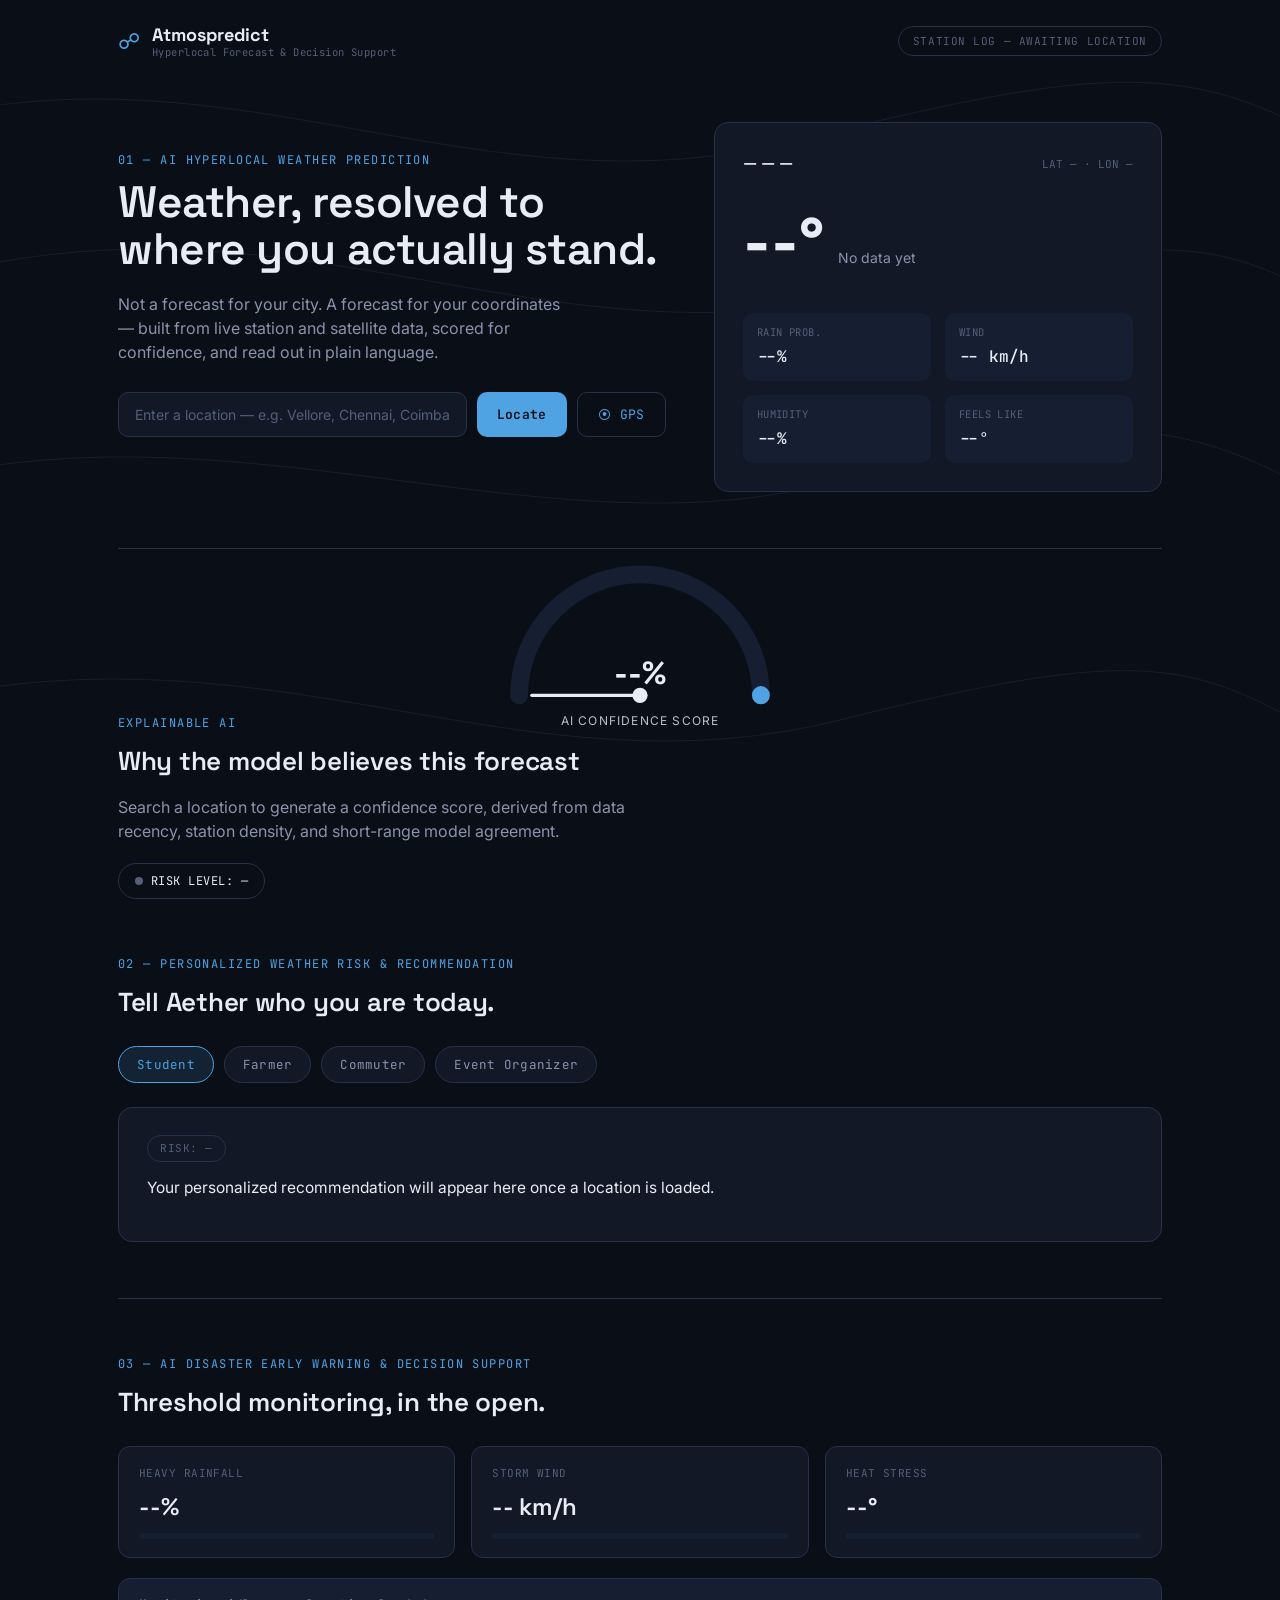
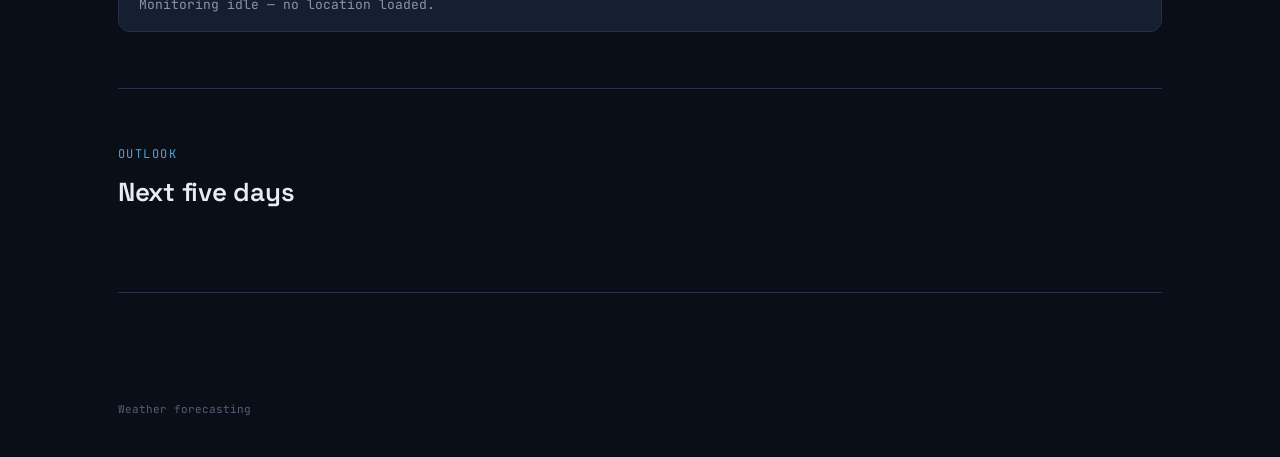
==== index.html @ b56dfb01 "Completed HTML and CSS for Use Case 1" ====
<!DOCTYPE html>
<html lang="en">
<head>
<meta charset="UTF-8">
<meta name="viewport" content="width=device-width, initial-scale=1.0">
<title>Aether — AI Hyperlocal Weather &amp; Decision Support</title>
<link rel="preconnect" href="https://fonts.googleapis.com">
<link href="https://fonts.googleapis.com/css2?family=Space+Grotesk:wght@400;500;600;700&family=Inter:wght@400;500;600&family=JetBrains+Mono:wght@400;500;600&display=swap" rel="stylesheet">
<link rel="stylesheet" href="style.css">
</head>
<body>

<div class="isobars" aria-hidden="true">
  <svg viewBox="0 0 1600 900" preserveAspectRatio="none">
    <path class="iso iso-1" d="M-100,120 C 300,40 600,220 1000,140 S 1500,60 1700,160" />
    <path class="iso iso-2" d="M-100,280 C 350,180 650,360 1050,300 S 1500,220 1700,320" />
    <path class="iso iso-3" d="M-100,480 C 300,400 700,560 1050,480 S 1500,420 1700,520" />
    <path class="iso iso-4" d="M-100,700 C 350,620 650,800 1050,720 S 1500,660 1700,760" />
  </svg>
</div>

<header class="topbar">
  <div class="brand">
    <span class="brand-mark">☍</span>
    <div class="brand-text">
      <span class="brand-name">Atmospredict</span>
      <span class="brand-sub">Hyperlocal Forecast &amp; Decision Support</span>
    </div>
  </div>
  <div class="station-log" id="stationLog">STATION LOG — AWAITING LOCATION</div>
</header>

<main>

  <!-- HERO / SEARCH + LIVE READOUT -->
  <section class="hero">
    <div class="hero-copy">
      <p class="eyebrow">01 — AI Hyperlocal Weather Prediction</p>
      <h1>Weather, resolved to<br>where you actually stand.</h1>
      <p class="lede">Not a forecast for your city. A forecast for your coordinates — built from live station and satellite data, scored for confidence, and read out in plain language.</p>

      <form id="searchForm" class="search-row" autocomplete="off">
        <input type="text" id="locationInput" placeholder="Enter a location — e.g. Vellore, Chennai, Coimbatore" aria-label="Search location">
        <button type="submit" id="searchBtn">Locate</button>
        <button type="button" id="gpsBtn" title="Use current GPS location" aria-label="Use current location">⦿ GPS</button>
      </form>
      <div id="searchStatus" class="search-status"></div>
    </div>

    <div class="readout-card" id="readoutCard">
      <div class="readout-top">
        <span class="readout-place" id="readoutPlace">— — —</span>
        <span class="readout-coords" id="readoutCoords">LAT — · LON —</span>
      </div>
      <div class="readout-main">
        <span class="readout-temp" id="readoutTemp">--°</span>
        <span class="readout-desc" id="readoutDesc">No data yet</span>
      </div>
      <div class="readout-grid">
        <div class="readout-cell"><span class="cell-label">Rain prob.</span><span class="cell-value" id="cellRain">--%</span></div>
        <div class="readout-cell"><span class="cell-label">Wind</span><span class="cell-value" id="cellWind">-- km/h</span></div>
        <div class="readout-cell"><span class="cell-label">Humidity</span><span class="cell-value" id="cellHumidity">--%</span></div>
        <div class="readout-cell"><span class="cell-label">Feels like</span><span class="cell-value" id="cellFeels">--°</span></div>
      </div>
    </div>
  </section>

  <!-- SIGNATURE ELEMENT: CONFIDENCE + RISK GAUGE -->
  <section class="gauge-section" id="gaugeSection">
    <div class="gauge-wrap">
      <svg viewBox="0 0 220 130" class="gauge-svg" id="gaugeSvg">
        <path class="gauge-track" d="M 15 115 A 95 95 0 0 1 205 115" />
        <path class="gauge-fill" id="gaugeFill" d="M 15 115 A 95 95 0 0 1 205 115" />
        <line class="gauge-needle" id="gaugeNeedle" x1="110" y1="115" x2="110" y2="30" />
        <circle class="gauge-hub" cx="110" cy="115" r="6" />
      </svg>
      <div class="gauge-readout">
        <span class="gauge-value" id="gaugeValue">--%</span>
        <span class="gauge-label">AI Confidence Score</span>
      </div>
    </div>
    <div class="gauge-explain">
      <p class="eyebrow">Explainable AI</p>
      <h2>Why the model believes this forecast</h2>
      <p id="explainText" class="explain-text">Search a location to generate a confidence score, derived from data recency, station density, and short-range model agreement.</p>
      <div class="risk-badge" id="riskBadge">
        <span class="risk-dot"></span>
        <span id="riskLabel">RISK LEVEL: —</span>
      </div>
    </div>
  </section>

  <!-- USE CASE 2: PERSONALIZED RECOMMENDATION -->
  <section class="panel" id="recoPanel">
    <p class="eyebrow">02 — Personalized Weather Risk &amp; Recommendation</p>
    <h2>Tell Aether who you are today.</h2>
    <div class="role-row" id="roleRow">
      <button class="role-btn active" data-role="student">Student</button>
      <button class="role-btn" data-role="farmer">Farmer</button>
      <button class="role-btn" data-role="commuter">Commuter</button>
      <button class="role-btn" data-role="organizer">Event Organizer</button>
    </div>
    <div class="reco-card">
      <div class="reco-risk" id="recoRisk">RISK: —</div>
      <p class="reco-text" id="recoText">Your personalized recommendation will appear here once a location is loaded.</p>
      <ul class="reco-tips" id="recoTips"></ul>
    </div>
  </section>

  <!-- USE CASE 3: DISASTER EARLY WARNING -->
  <section class="panel warning-panel" id="warningPanel">
    <p class="eyebrow">03 — AI Disaster Early Warning &amp; Decision Support</p>
    <h2>Threshold monitoring, in the open.</h2>
    <div class="threshold-grid" id="thresholdGrid">
      <div class="threshold-card" data-key="rain">
        <span class="t-label">Heavy Rainfall</span>
        <span class="t-value" id="tRain">--%</span>
        <div class="t-bar"><div class="t-bar-fill" id="tRainBar"></div></div>
      </div>
      <div class="threshold-card" data-key="wind">
        <span class="t-label">Storm Wind</span>
        <span class="t-value" id="tWind">-- km/h</span>
        <div class="t-bar"><div class="t-bar-fill" id="tWindBar"></div></div>
      </div>
      <div class="threshold-card" data-key="heat">
        <span class="t-label">Heat Stress</span>
        <span class="t-value" id="tHeat">--°</span>
        <div class="t-bar"><div class="t-bar-fill" id="tHeatBar"></div></div>
      </div>
    </div>
    <div class="alert-strip" id="alertStrip">
      <span id="alertText">Monitoring idle — no location loaded.</span>
    </div>
  </section>

  <!-- 5-DAY OUTLOOK -->
  <section class="panel">
    <p class="eyebrow">Outlook</p>
    <h2>Next five days</h2>
    <div class="forecast-strip" id="forecastStrip"></div>
  </section>

</main>

<footer class="site-footer">
  <span>Weather forecasting</span>
  <span></span>
</footer>

<script src="script.js"></script>
</body>
</html>
---- style.css ----
/* ============================================================
   TOKENS
   ============================================================ */
:root{
  --bg:            #0A0E17;
  --surface:       #121826;
  --surface-2:     #161F31;
  --line:          #26314A;
  --text:          #E8ECF4;
  --text-muted:    #8A93AC;
  --text-faint:    #545F79;

  --accent:        #4FA3E3;   /* isobar blue */
  --accent-soft:   rgba(79,163,227,0.14);

  --risk-low:      #3DDC97;
  --risk-medium:   #F0B429;
  --risk-high:     #F0653D;
  --risk-critical: #E33D5C;

  --font-display:  'Space Grotesk', sans-serif;
  --font-body:      'Inter', sans-serif;
  --font-mono:      'JetBrains Mono', monospace;

  --radius: 14px;
}

*{ box-sizing:border-box; }
html{ scroll-behavior:smooth; }

body{
  margin:0;
  background:var(--bg);
  color:var(--text);
  font-family:var(--font-body);
  line-height:1.5;
  position:relative;
  overflow-x:hidden;
}

@media (prefers-reduced-motion: reduce){
  *{ animation-duration:0.001ms !important; transition-duration:0.001ms !important; }
}

/* ============================================================
   BACKGROUND ISOBARS (ambient, decorative but on-theme)
   ============================================================ */
.isobars{
  position:fixed; inset:0; z-index:0; pointer-events:none; opacity:0.5;
}
.isobars svg{ width:100%; height:100%; }
.iso{ fill:none; stroke-width:1; }
.iso-1{ stroke:var(--line); animation:drift 40s ease-in-out infinite; }
.iso-2{ stroke:var(--line); animation:drift 34s ease-in-out infinite reverse; }
.iso-3{ stroke:var(--line); animation:drift 46s ease-in-out infinite; }
.iso-4{ stroke:var(--line); animation:drift 38s ease-in-out infinite reverse; }
@keyframes drift{
  0%,100%{ transform:translateX(0); }
  50%{ transform:translateX(30px); }
}

/* ============================================================
   LAYOUT
   ============================================================ */
main{
  position:relative; z-index:1;
  max-width:1100px;
  margin:0 auto;
  padding:0 28px 80px;
}

.eyebrow{
  font-family:var(--font-mono);
  font-size:12px;
  letter-spacing:0.12em;
  text-transform:uppercase;
  color:var(--accent);
  margin:0 0 10px;
}

h1,h2{ font-family:var(--font-display); font-weight:600; margin:0; letter-spacing:-0.01em; }

/* ============================================================
   TOPBAR
   ============================================================ */
.topbar{
  position:relative; z-index:2;
  display:flex; align-items:center; justify-content:space-between;
  max-width:1100px; margin:0 auto; padding:24px 28px 0;
}
.brand{ display:flex; align-items:center; gap:12px; }
.brand-mark{ font-size:22px; color:var(--accent); }
.brand-text{ display:flex; flex-direction:column; line-height:1.2; }
.brand-name{ font-family:var(--font-display); font-weight:700; font-size:18px; }
.brand-sub{ font-family:var(--font-mono); font-size:10.5px; color:var(--text-faint); letter-spacing:0.04em; }
.station-log{
  font-family:var(--font-mono); font-size:11px; color:var(--text-faint);
  letter-spacing:0.05em; text-transform:uppercase;
  border:1px solid var(--line); border-radius:100px; padding:6px 14px;
}

/* ============================================================
   HERO
   ============================================================ */
.hero{
  display:grid; grid-template-columns:1.1fr 0.9fr; gap:48px;
  align-items:center;
  padding:64px 0 56px;
  border-bottom:1px solid var(--line);
}
.hero h1{ font-size:44px; line-height:1.08; margin:6px 0 18px; }
.lede{ color:var(--text-muted); max-width:46ch; margin:0 0 28px; }

.search-row{ display:flex; gap:10px; flex-wrap:wrap; }
.search-row input{
  flex:1; min-width:220px;
  background:var(--surface);
  border:1px solid var(--line);
  border-radius:10px;
  padding:13px 16px;
  color:var(--text);
  font-family:var(--font-body);
  font-size:14px;
}
.search-row input:focus{ outline:2px solid var(--accent); outline-offset:1px; }
.search-row input::placeholder{ color:var(--text-faint); }

.search-row button{
  border:none; border-radius:10px; padding:13px 20px;
  font-family:var(--font-mono); font-size:13px; letter-spacing:0.03em;
  cursor:pointer;
}
#searchBtn{ background:var(--accent); color:#0A0E17; font-weight:600; }
#searchBtn:hover{ background:#6BB4EA; }
#gpsBtn{ background:transparent; color:var(--accent); border:1px solid var(--line); }
#gpsBtn:hover{ border-color:var(--accent); }

.search-row button:focus-visible,
.role-btn:focus-visible,
.search-row input:focus-visible{ outline:2px solid var(--accent); outline-offset:2px; }

.search-status{ font-family:var(--font-mono); font-size:12px; color:var(--text-faint); margin-top:10px; min-height:16px; }

/* READOUT CARD */
.readout-card{
  background:var(--surface);
  border:1px solid var(--line);
  border-radius:var(--radius);
  padding:28px;
}
.readout-top{ display:flex; justify-content:space-between; align-items:baseline; margin-bottom:18px; }
.readout-place{ font-family:var(--font-display); font-weight:600; font-size:16px; }
.readout-coords{ font-family:var(--font-mono); font-size:11px; color:var(--text-faint); }
.readout-main{ display:flex; align-items:baseline; gap:14px; margin-bottom:24px; }
.readout-temp{ font-family:var(--font-display); font-size:64px; font-weight:700; }
.readout-desc{ color:var(--text-muted); font-size:14px; }
.readout-grid{ display:grid; grid-template-columns:1fr 1fr; gap:14px; }
.readout-cell{
  background:var(--surface-2); border-radius:10px; padding:12px 14px;
  display:flex; flex-direction:column; gap:4px;
}
.cell-label{ font-family:var(--font-mono); font-size:10.5px; text-transform:uppercase; color:var(--text-faint); letter-spacing:0.04em; }
.cell-value{ font-family:var(--font-mono); font-size:16px; font-weight:500; }

/* ============================================================
   GAUGE SECTION (signature element)
   ============================================================ */
section#gaugeSection {
  justify-content: center; /* Centers the grid tracks horizontally */
  margin: 0 auto;         /* Ensures the element itself is centered if it has a max-width */
}
.gauge-wrap {
  position: relative;
  display: flex;
  flex-direction: column;
  align-items: center;
}
.gauge-svg{ width:100%; max-width:280px; }
.gauge-track{ fill:none; stroke:var(--surface-2); stroke-width:14; stroke-linecap:round; }
.gauge-fill{
  fill:none; stroke:var(--accent); stroke-width:14; stroke-linecap:round;
  stroke-dasharray:298; stroke-dashoffset:298;
  transition:stroke-dashoffset 1s ease, stroke 0.6s ease;
}
.gauge-needle{
  stroke:var(--text); stroke-width:2.5; stroke-linecap:round;
  transform-origin:110px 115px;
  transition:transform 1s cubic-bezier(.22,1,.36,1);
  transform:rotate(-90deg);
}
.gauge-hub{ fill:var(--text); }
.gauge-readout {
  position: absolute;
  top: 100px; /* Adjust this to move the entire block lower, clear of the needle */
  left: 50%;
  transform: translateX(-50%); /* Centers the block perfectly */
  display: flex;
  flex-direction: column;
  align-items: center;
  width: 100%;
}
.gauge-value{ display:block; font-family:var(--font-display); font-size:32px; font-weight:700; }
.gauge-label {
  display: block; /* Forces it onto a new line */
  text-transform: uppercase;
  font-size: 0.75rem;
  letter-spacing: 0.1em;
  opacity: 0.8;
  margin-top: 15px; /* Added more space to clear the needle and pivot */
  text-align: center;
}

.gauge-explain h2{ font-size:26px; margin:6px 0 14px; }
.explain-text{ color:var(--text-muted); max-width:52ch; margin:0 0 20px; }
.risk-badge{
  display:inline-flex; align-items:center; gap:8px;
  font-family:var(--font-mono); font-size:12px; letter-spacing:0.04em;
  border:1px solid var(--line); border-radius:100px; padding:8px 16px;
}
.risk-dot{ width:8px; height:8px; border-radius:50%; background:var(--text-faint); }

/* ============================================================
   PANELS
   ============================================================ */
.panel{ padding:56px 0; border-bottom:1px solid var(--line); }
.panel h2{ font-size:26px; margin:6px 0 24px; }

.role-row{ display:flex; gap:10px; flex-wrap:wrap; margin-bottom:24px; }
.role-btn{
  background:var(--surface); border:1px solid var(--line); color:var(--text-muted);
  font-family:var(--font-mono); font-size:12.5px; letter-spacing:0.02em;
  border-radius:100px; padding:9px 18px; cursor:pointer; transition:all .15s ease;
}
.role-btn:hover{ border-color:var(--accent); color:var(--text); }
.role-btn.active{ background:var(--accent-soft); border-color:var(--accent); color:var(--accent); }

.reco-card{
  background:var(--surface); border:1px solid var(--line); border-radius:var(--radius);
  padding:26px 28px;
}
.reco-risk{
  display:inline-block; font-family:var(--font-mono); font-size:11px; letter-spacing:0.05em;
  color:var(--text-faint); border:1px solid var(--line); border-radius:100px; padding:4px 12px; margin-bottom:14px;
}
.reco-text{ font-size:15.5px; margin:0 0 16px; }
.reco-tips{ margin:0; padding-left:20px; color:var(--text-muted); font-size:14px; }
.reco-tips li{ margin-bottom:6px; }

/* THRESHOLDS */
.threshold-grid{ display:grid; grid-template-columns:repeat(3,1fr); gap:16px; margin-bottom:20px; }
.threshold-card{
  background:var(--surface); border:1px solid var(--line); border-radius:12px; padding:18px 20px;
  display:flex; flex-direction:column; gap:8px;
}
.t-label{ font-family:var(--font-mono); font-size:11px; color:var(--text-faint); text-transform:uppercase; letter-spacing:0.04em; }
.t-value{ font-family:var(--font-display); font-size:24px; font-weight:600; }
.t-bar{ height:6px; background:var(--surface-2); border-radius:100px; overflow:hidden; }
.t-bar-fill{ height:100%; width:0%; background:var(--risk-low); transition:width .8s ease, background .4s ease; }

.alert-strip{
  border:1px solid var(--line); border-radius:12px; padding:16px 20px;
  font-family:var(--font-mono); font-size:13px; color:var(--text-muted);
  background:var(--surface-2);
}
.alert-strip.state-medium{ border-color:var(--risk-medium); color:var(--risk-medium); }
.alert-strip.state-high{ border-color:var(--risk-high); color:var(--risk-high); }
.alert-strip.state-critical{ border-color:var(--risk-critical); color:var(--risk-critical); background:rgba(227,61,90,0.08); }

/* FORECAST STRIP */
.forecast-strip{ display:grid; grid-template-columns:repeat(5,1fr); gap:14px; }
.forecast-day{
  background:var(--surface); border:1px solid var(--line); border-radius:12px;
  padding:16px 12px; text-align:center;
}
.forecast-day .fd-name{ font-family:var(--font-mono); font-size:11px; color:var(--text-faint); text-transform:uppercase; display:block; margin-bottom:10px; }
.forecast-day .fd-icon{ font-size:22px; display:block; margin-bottom:10px; }
.forecast-day .fd-hi{ font-family:var(--font-display); font-weight:600; font-size:16px; }
.forecast-day .fd-lo{ font-family:var(--font-mono); font-size:12px; color:var(--text-faint); margin-left:4px; }
.forecast-day .fd-rain{ font-family:var(--font-mono); font-size:11px; color:var(--accent); display:block; margin-top:8px; }

/* FOOTER */
.site-footer{
  position:relative; z-index:1;
  display:flex; justify-content:space-between; flex-wrap:wrap; gap:8px;
  max-width:1100px; margin:0 auto; padding:28px 28px 40px;
  font-family:var(--font-mono); font-size:11px; color:var(--text-faint);
}

/* ============================================================
   RESPONSIVE
   ============================================================ */
@media (max-width:860px){
  .hero{ grid-template-columns:1fr; padding-top:44px; }
  .hero h1{ font-size:32px; }
  .gauge-section{ grid-template-columns:1fr; text-align:center; }
  .gauge-explain{ text-align:left; }
  .threshold-grid{ grid-template-columns:1fr; }
  .forecast-strip{ grid-template-columns:repeat(5,minmax(90px,1fr)); overflow-x:auto; }
  .topbar{ flex-direction:column; align-items:flex-start; gap:12px; }
}
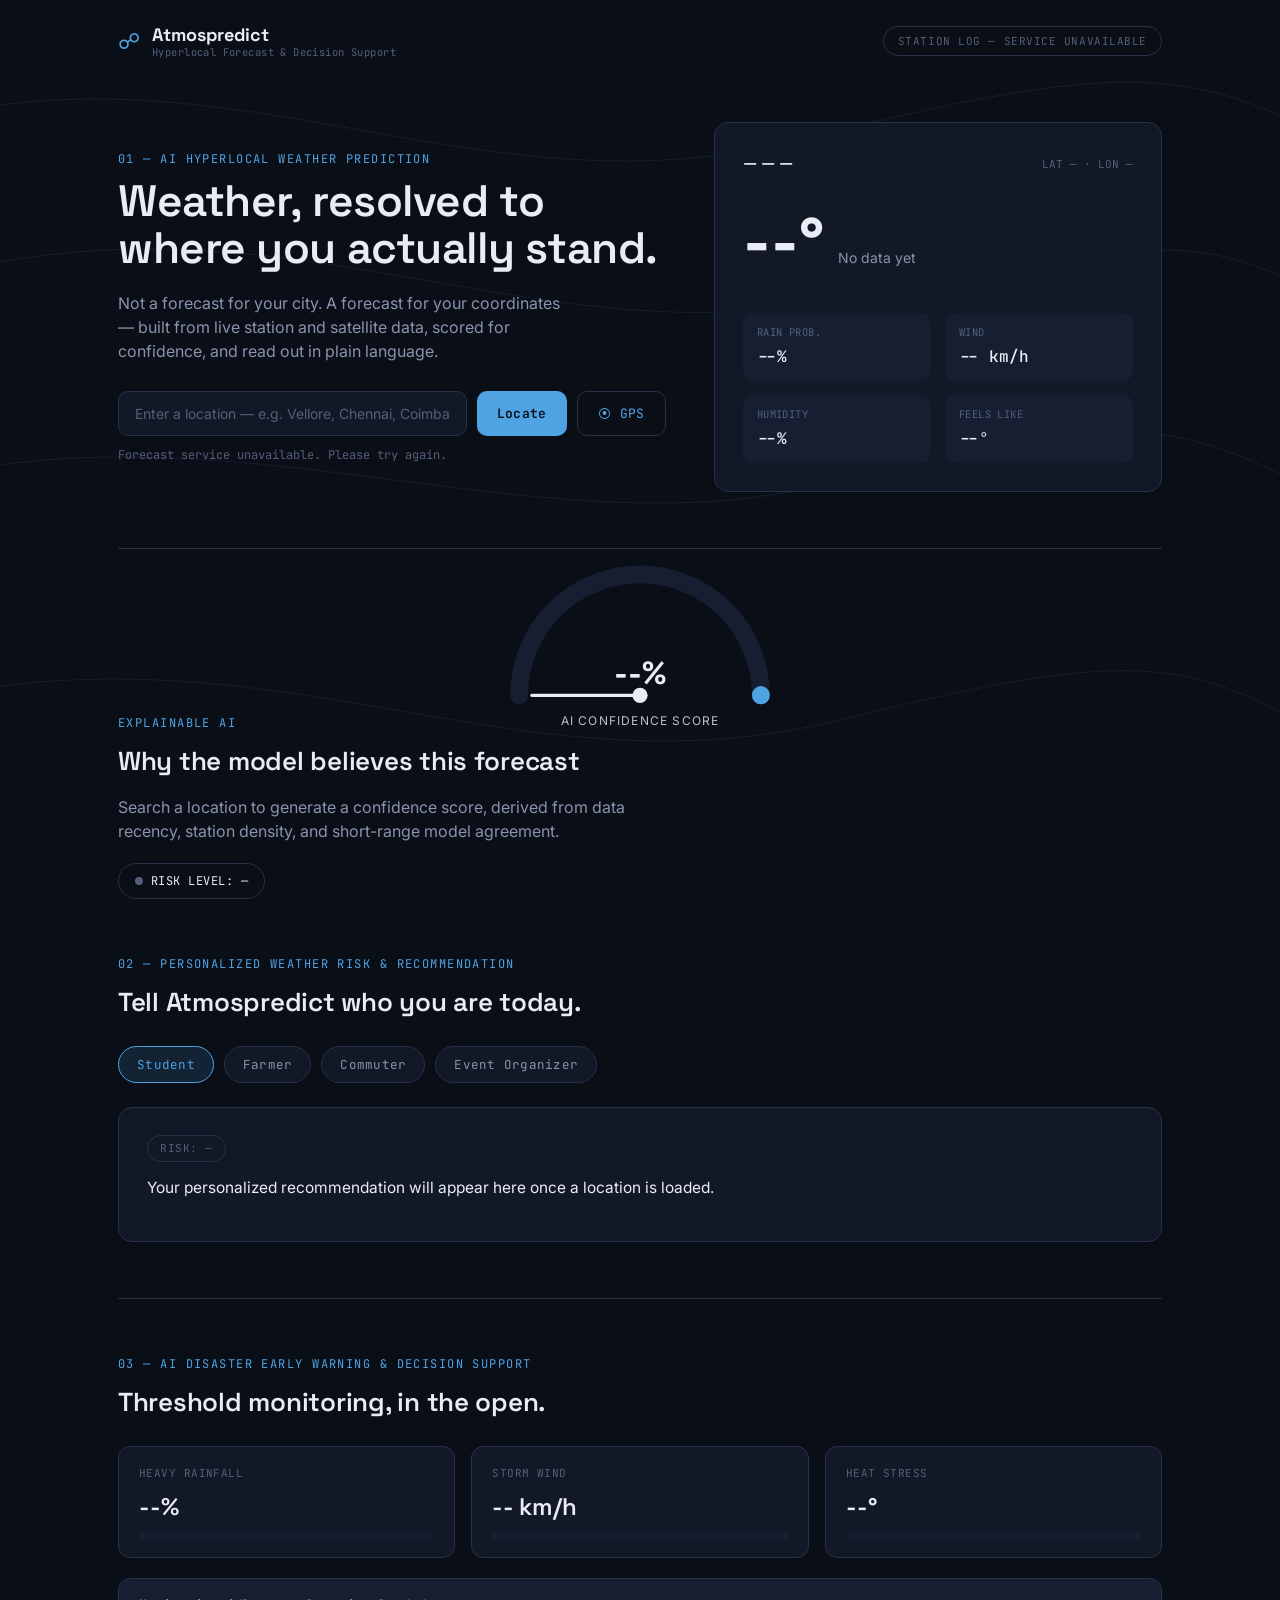
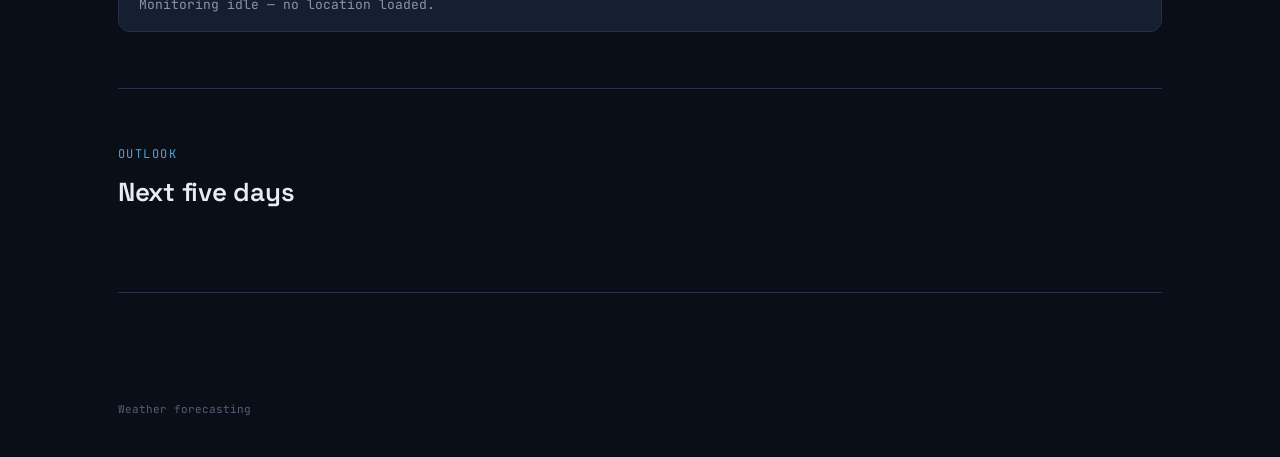
==== commit 1cd5dc83: "Modification of html" ====
--- a/index.html
+++ b/index.html
@@ -3,7 +3,7 @@
 <head>
 <meta charset="UTF-8">
 <meta name="viewport" content="width=device-width, initial-scale=1.0">
-<title>Aether — AI Hyperlocal Weather &amp; Decision Support</title>
+<title>Atmospredict — AI Hyperlocal Weather &amp; Decision Support</title>
 <link rel="preconnect" href="https://fonts.googleapis.com">
 <link href="https://fonts.googleapis.com/css2?family=Space+Grotesk:wght@400;500;600;700&family=Inter:wght@400;500;600&family=JetBrains+Mono:wght@400;500;600&display=swap" rel="stylesheet">
 <link rel="stylesheet" href="style.css">
@@ -93,7 +93,7 @@
   <!-- USE CASE 2: PERSONALIZED RECOMMENDATION -->
   <section class="panel" id="recoPanel">
     <p class="eyebrow">02 — Personalized Weather Risk &amp; Recommendation</p>
-    <h2>Tell Aether who you are today.</h2>
+    <h2>Tell Atmospredict who you are today.</h2>
     <div class="role-row" id="roleRow">
       <button class="role-btn active" data-role="student">Student</button>
       <button class="role-btn" data-role="farmer">Farmer</button>
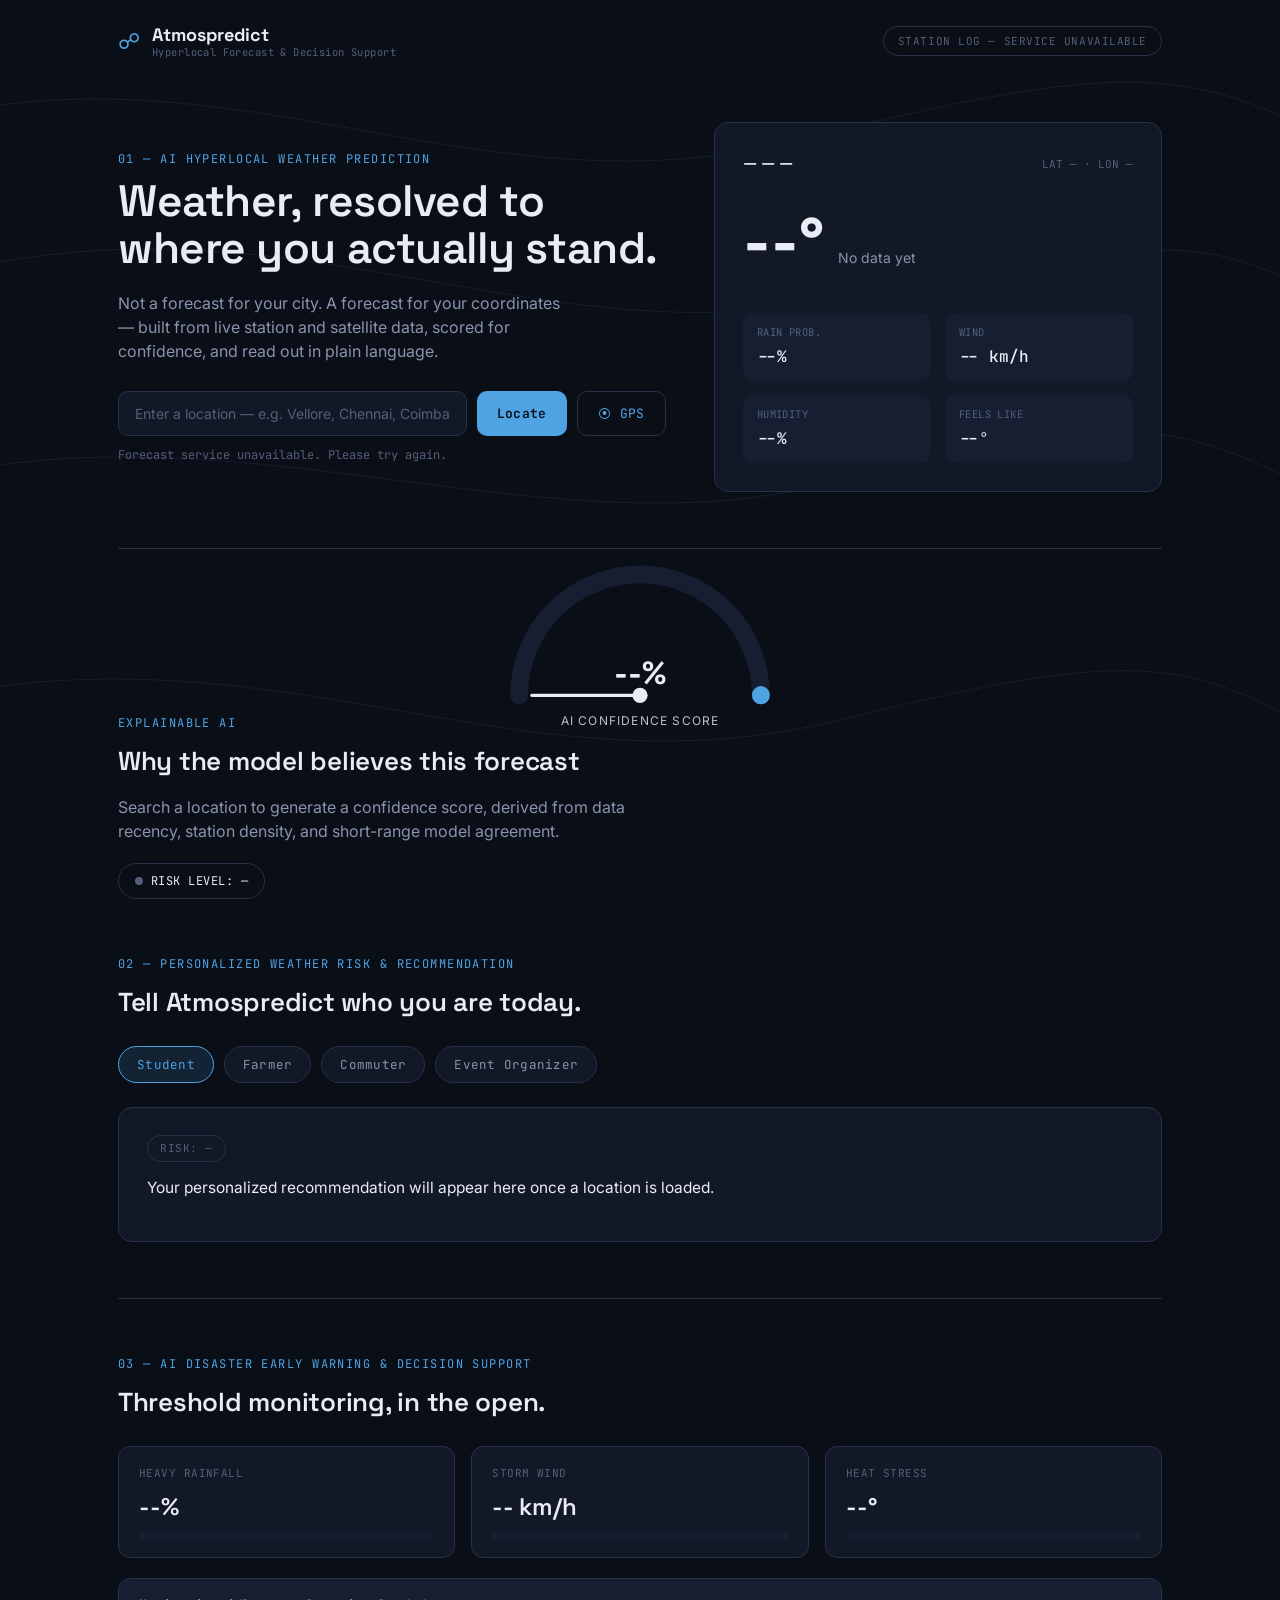
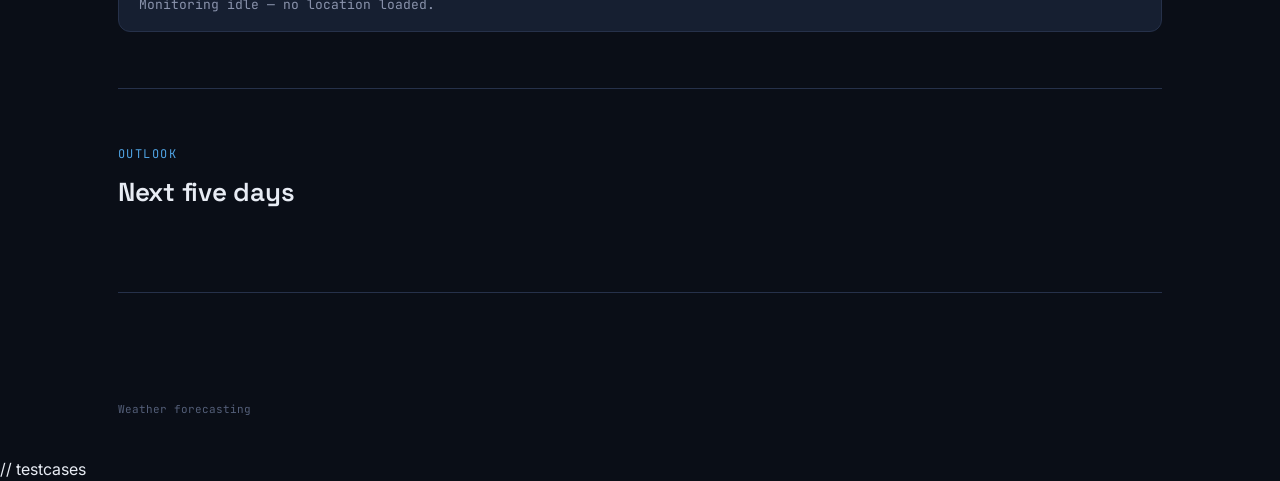
==== commit 6fae1bb4: "modification of html" ====
--- a/index.html
+++ b/index.html
@@ -149,4 +149,5 @@
 
 <script src="script.js"></script>
 </body>
-</html>+</html>
+// testcases
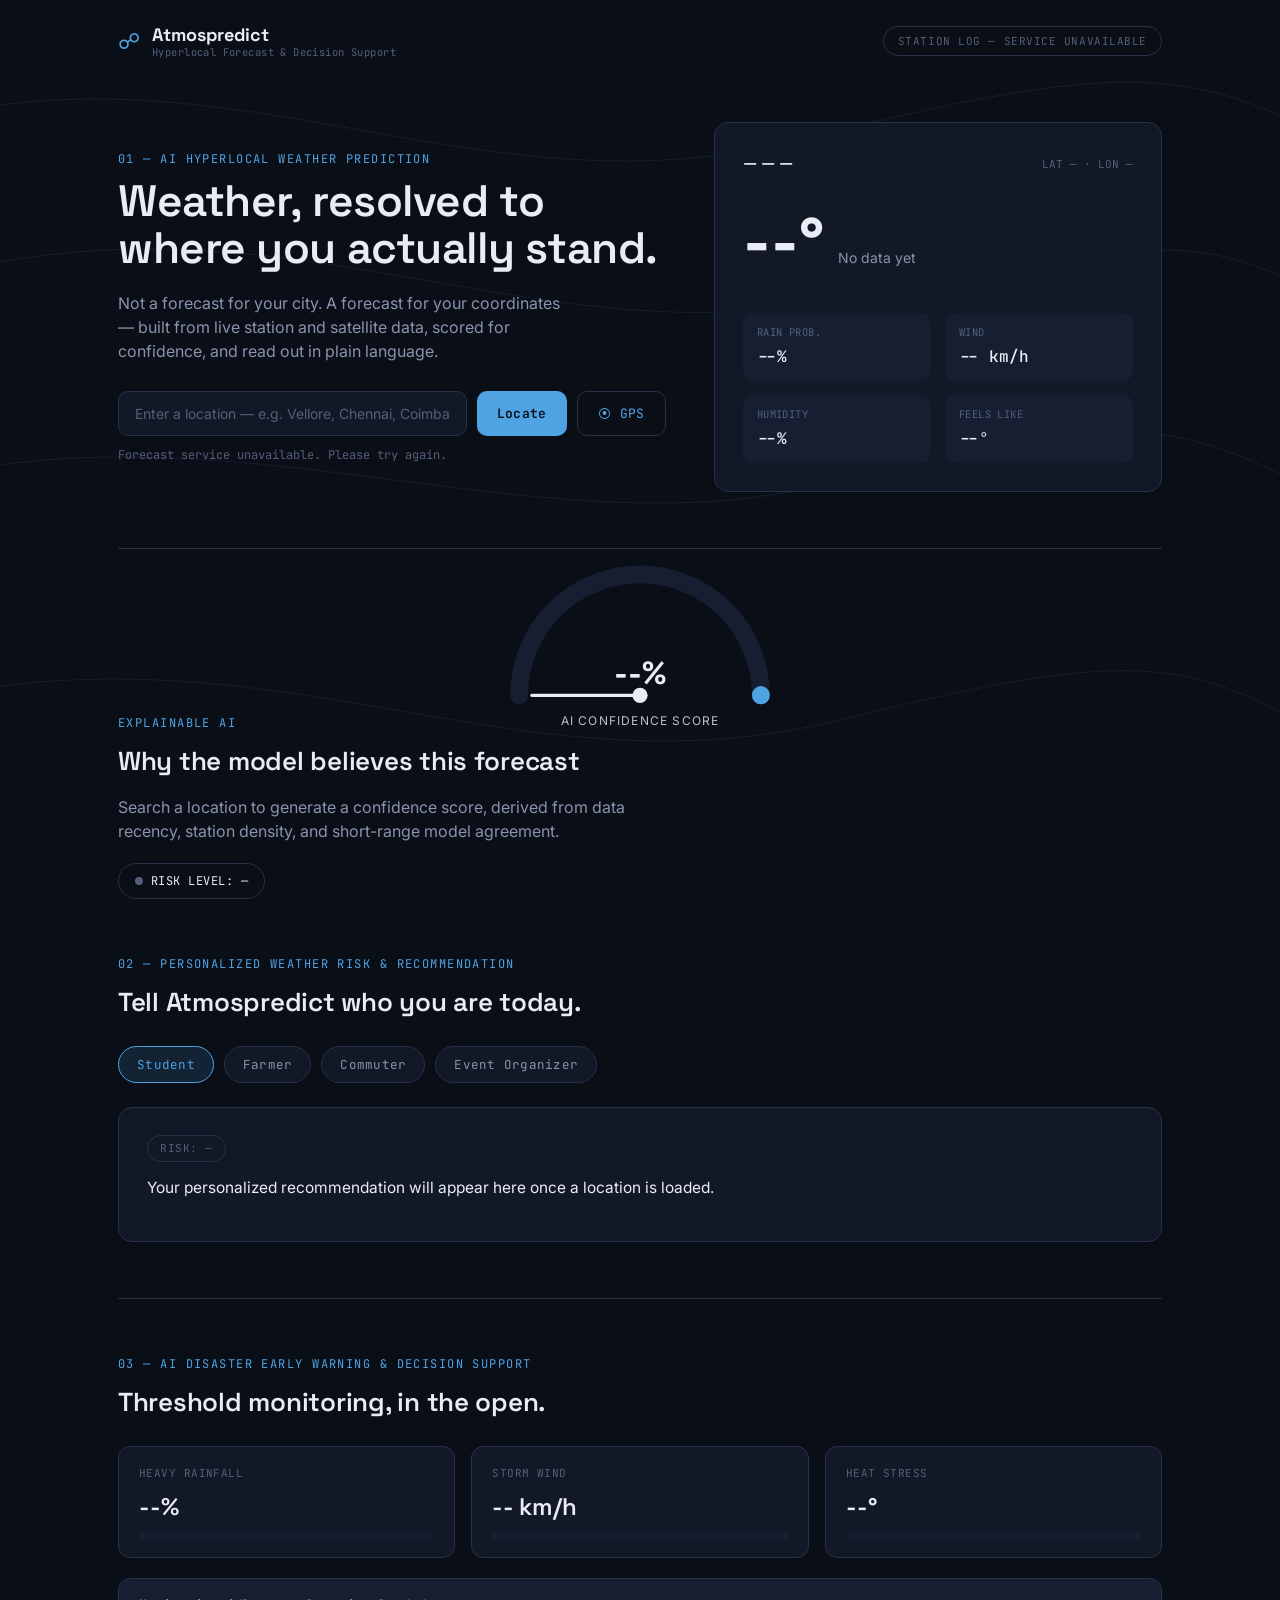
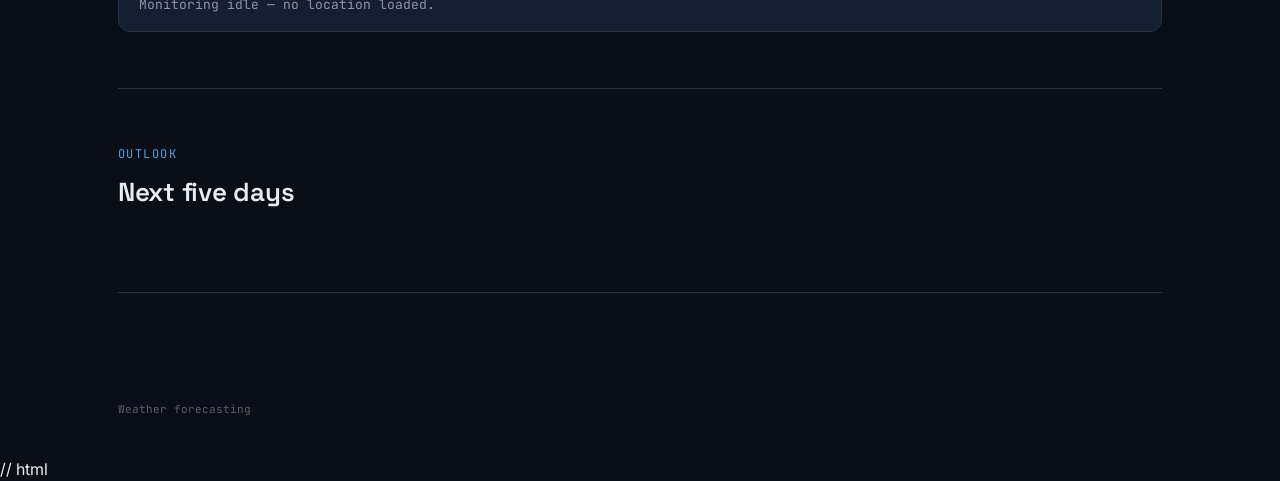
==== commit 3f12245d: "modification of index.html" ====
--- a/index.html
+++ b/index.html
@@ -146,8 +146,7 @@
   <span>Weather forecasting</span>
   <span></span>
 </footer>
-
+// html
 <script src="script.js"></script>
 </body>
 </html>
-// testcases
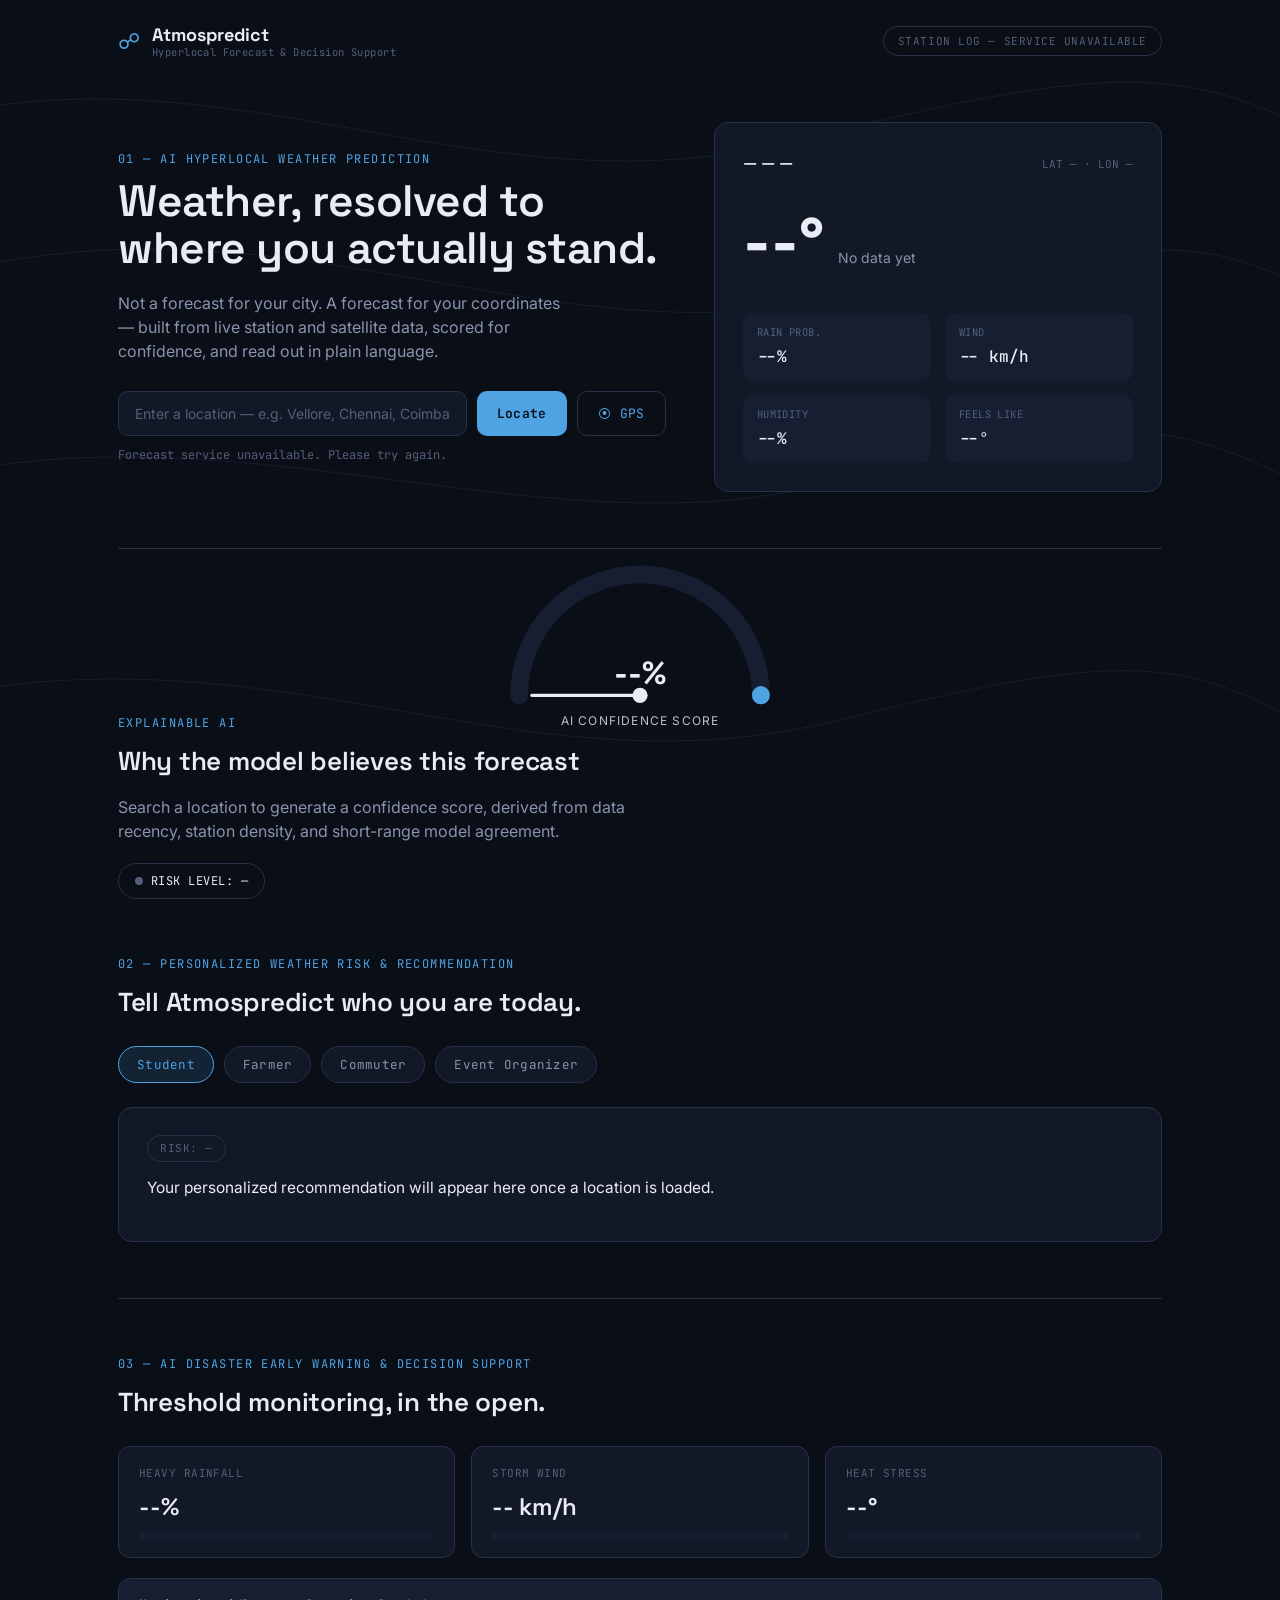
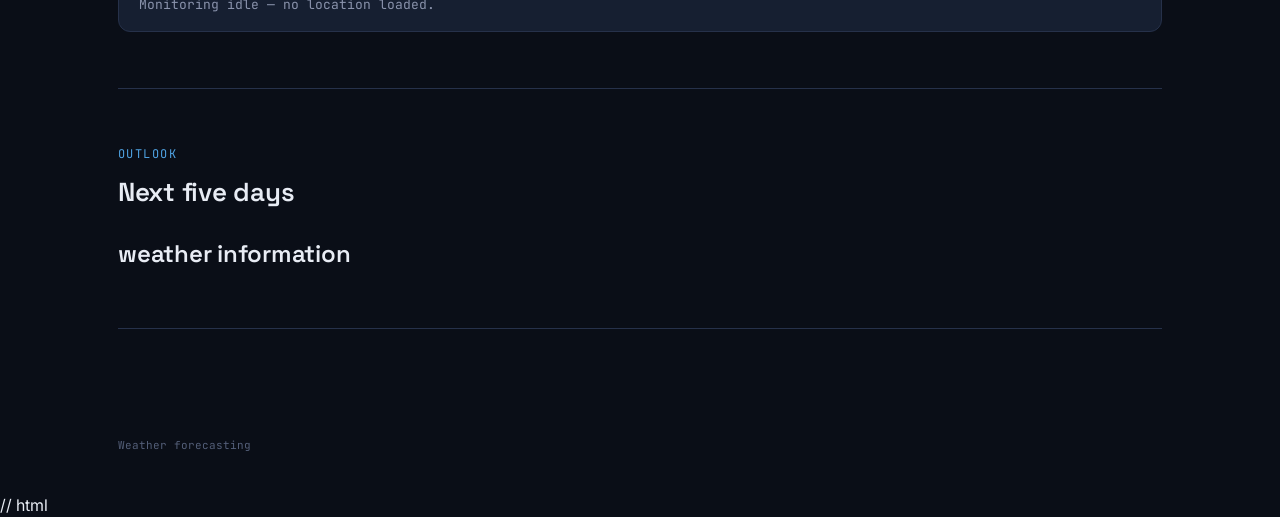
==== commit 215d9255: "modificatioin of html" ====
--- a/index.html
+++ b/index.html
@@ -31,8 +31,6 @@
 </header>
 
 <main>
-
-  <!-- HERO / SEARCH + LIVE READOUT -->
   <section class="hero">
     <div class="hero-copy">
       <p class="eyebrow">01 — AI Hyperlocal Weather Prediction</p>
@@ -64,8 +62,6 @@
       </div>
     </div>
   </section>
-
-  <!-- SIGNATURE ELEMENT: CONFIDENCE + RISK GAUGE -->
   <section class="gauge-section" id="gaugeSection">
     <div class="gauge-wrap">
       <svg viewBox="0 0 220 130" class="gauge-svg" id="gaugeSvg">
@@ -90,7 +86,6 @@
     </div>
   </section>
 
-  <!-- USE CASE 2: PERSONALIZED RECOMMENDATION -->
   <section class="panel" id="recoPanel">
     <p class="eyebrow">02 — Personalized Weather Risk &amp; Recommendation</p>
     <h2>Tell Atmospredict who you are today.</h2>
@@ -138,10 +133,10 @@
     <p class="eyebrow">Outlook</p>
     <h2>Next five days</h2>
     <div class="forecast-strip" id="forecastStrip"></div>
+    <h1> weather information</h1>
   </section>
 
 </main>
-
 <footer class="site-footer">
   <span>Weather forecasting</span>
   <span></span>
